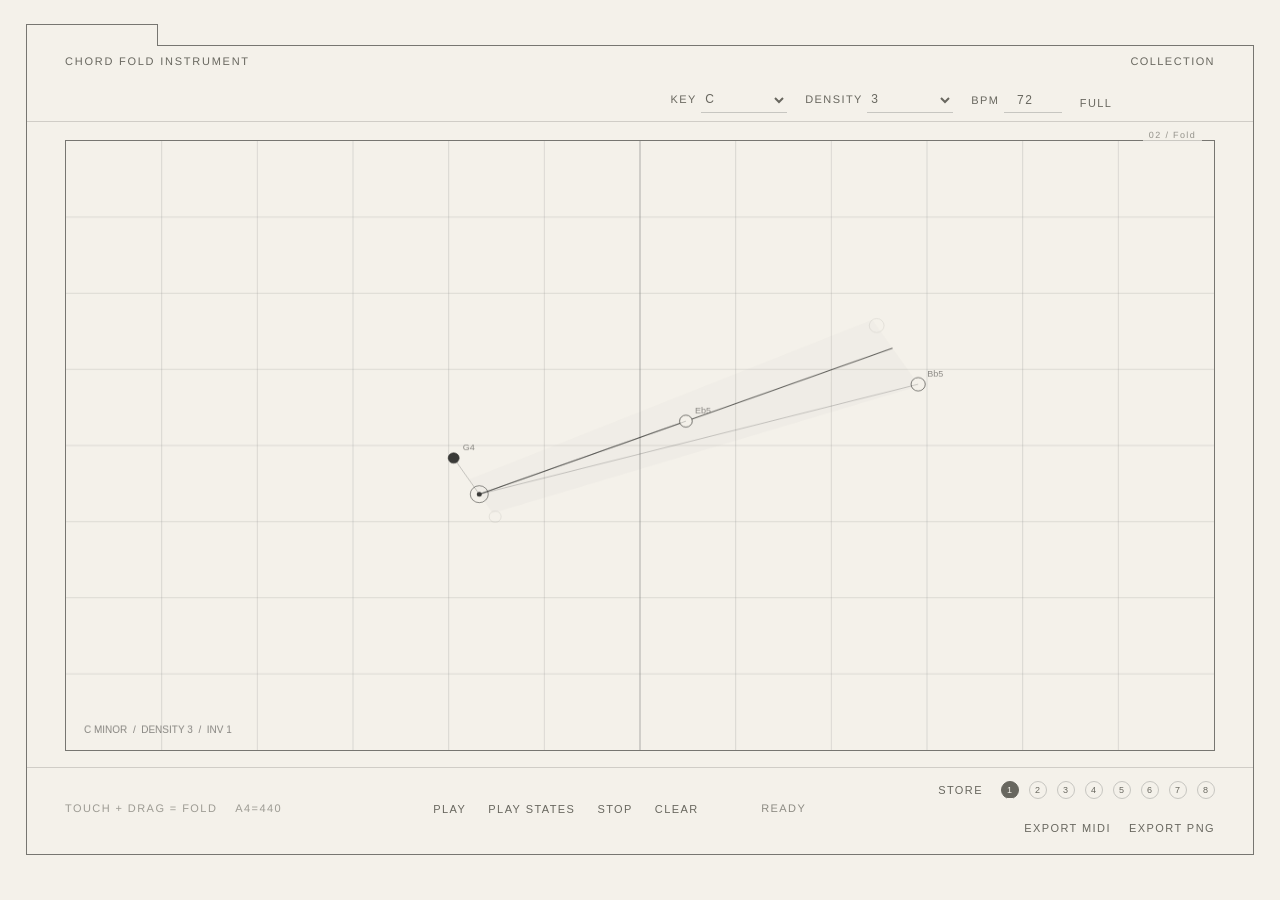
==== chord-fold-instrument.html @ 09fd9165 "Initial commit: eight browser-based notation instruments, one shared design system" ====
<!doctype html>
<html lang="en">
<head>
<meta charset="utf-8">
<link rel="icon" href="data:,">
<meta name="viewport" content="width=device-width,initial-scale=1">
<link rel="stylesheet" href="./assets/theme.css">
<title>Chord Fold Instrument</title>
<style>
:root{--lace:#F4F1EA;--stone:#C7C6C1;--edge:#777671;--charcoal:#68675F;--deep:#2E2E2A;--hair:rgba(104,103,99,.26);--ghost:rgba(104,103,99,.12)}
*{box-sizing:border-box}
html,body{margin:0;height:100%;overflow:hidden;background:var(--lace);color:var(--charcoal);font-family:"Helvetica Neue",Helvetica,Arial,sans-serif;font-weight:300;-webkit-font-smoothing:antialiased;text-rendering:geometricPrecision}
body{display:grid;place-items:center}
.shell{width:min(96vw,1520px);height:min(90vh,940px);min-height:660px;border:.5px solid var(--edge);background:var(--lace);display:grid;grid-template-rows:auto minmax(0,1fr) auto;position:relative}
.shell:before{content:"";position:absolute;left:-.5px;top:-22px;width:132px;height:22px;border:.5px solid var(--edge);border-bottom:0;background:var(--lace)}
.shell:fullscreen{width:100vw;height:100dvh;min-height:0;border:0}.shell:-webkit-full-screen{width:100vw;height:100vh;min-height:0;border:0}.shell:fullscreen:before,.shell:-webkit-full-screen:before{display:none}
.topbar{border-bottom:.5px solid var(--hair);display:grid;grid-template-columns:1fr auto;gap:18px;align-items:end;padding:10px clamp(18px,3vw,42px) 8px;font-size:11px;line-height:1.2;letter-spacing:.13em;text-transform:uppercase}
.brand{margin:0;font-size:11px;letter-spacing:.16em;text-transform:uppercase;font-weight:300;color:var(--charcoal)}
.right{display:flex;gap:18px;justify-content:flex-end;align-items:end;flex-wrap:wrap}
button,input,label,select{font-family:"Helvetica Neue",Helvetica,Arial,sans-serif;font-weight:300;color:var(--charcoal)}
button{appearance:none;border:0;background:transparent;padding:4px 0;font-size:11px;letter-spacing:.13em;text-transform:uppercase;cursor:pointer;color:var(--charcoal)}
button:hover,button.active{color:var(--deep);text-decoration:underline;text-underline-offset:5px}
select,input[type="number"]{border:0;border-bottom:.5px solid var(--stone);background:transparent;border-radius:0;outline:none;color:var(--charcoal);font-size:12px;padding:4px 0 5px;text-transform:uppercase;letter-spacing:.13em}
input[type="number"]{width:58px;text-align:center}select{width:86px}
.stage{min-height:0;padding:18px clamp(18px,3vw,42px) 16px;display:grid}
.instrument{min-width:0;min-height:0;border:.5px solid var(--edge);background:var(--lace);position:relative;display:grid;grid-template-rows:minmax(0,1fr)}
.instrument:before{content:"02 / Fold";position:absolute;top:-12px;right:12px;font-size:9px;letter-spacing:.15em;color:var(--charcoal);background:var(--lace);padding:0 6px;opacity:.68}
canvas{width:100%;height:100%;display:block;background:var(--lace);cursor:crosshair;touch-action:none}
.footer{border-top:.5px solid var(--hair);display:grid;grid-template-columns:1fr auto 1fr;gap:18px;align-items:center;padding:12px clamp(18px,3vw,42px) 16px;font-size:11px;letter-spacing:.13em;text-transform:uppercase}
.footerLeft,.footerRight{display:flex;gap:18px;align-items:center;flex-wrap:wrap}.footerLeft{justify-content:flex-start}.footerRight{justify-content:flex-end}
.transport{display:flex;gap:22px;align-items:center;justify-content:center;flex-wrap:wrap}.slots{display:flex;gap:10px;align-items:center}
.slot{min-width:18px;height:18px;border:.5px solid var(--stone);border-radius:50%;display:grid;place-items:center;font-size:9px;line-height:1;color:var(--charcoal);background:var(--lace);cursor:pointer}
.slot.filled{border-color:var(--charcoal)}.slot.active{background:var(--charcoal);color:var(--lace);border-color:var(--charcoal)}
.status{min-width:126px;text-align:center;opacity:.74}.hint{opacity:.62}
@media(max-width:960px){html,body{overflow:auto;height:auto;min-height:100%}body{display:block;padding:16px}.shell{width:100%;height:calc(100dvh - 32px);min-height:560px}.shell:before{display:none}.topbar{grid-template-columns:1fr;justify-items:start;padding:12px 18px;gap:10px}.right,.footerLeft,.footerRight,.transport{justify-content:flex-start}.footer{grid-template-columns:1fr;justify-items:start;padding:14px 18px 18px}}
@media(max-width:560px){body{padding:0}.shell{border-left:0;border-right:0;height:100dvh}.stage{padding:28px 16px 16px}}
</style>
</head>
<body>
<div class="shell" id="shell" aria-label="Chord Fold Instrument">
  <div class="topbar">
    <div><div class="brand">CHORD FOLD INSTRUMENT</div></div>
      <a href="./index.html" style="text-decoration:none;font-size:11px;letter-spacing:.13em;color:var(--charcoal)">COLLECTION</a>
    <div class="right">
      <label>KEY <select id="key"><option>C</option><option>C#</option><option>D</option><option>Eb</option><option>E</option><option>F</option><option>F#</option><option>G</option><option>Ab</option><option>A</option><option>Bb</option><option>B</option></select></label>
      <label>DENSITY <select id="density"><option value="2">2</option><option value="3" selected>3</option><option value="4">4</option><option value="5">5</option></select></label>
      <label>BPM <input id="bpm" type="number" value="72" min="20" max="240"></label>
      <button id="full" type="button">FULL</button>
    </div>
  </div>
  <main class="stage"><section class="instrument"><canvas id="fold" aria-label="Playable harmonic fold surface"></canvas></section></main>
  <div class="footer">
    <div class="footerLeft"><span class="hint">TOUCH + DRAG = FOLD</span><span class="hint">A4=440</span></div>
    <div class="transport"><button id="play">PLAY</button><button id="playStates">PLAY STATES</button><button id="stop">STOP</button><button id="clear">CLEAR</button><span id="status" class="status">READY</span></div>
    <div class="footerRight"><button id="store">STORE</button><div class="slots" id="slots"></div><button id="exportMidi">EXPORT MIDI</button><button id="exportPng">EXPORT PNG</button></div>
  </div>
</div>
<script>
(() => {
  const canvas = document.getElementById('fold');
  const ctx = canvas.getContext('2d', { alpha:false });
  const shell = document.getElementById('shell');
  const keyEl = document.getElementById('key');
  const densityEl = document.getElementById('density');
  const bpmEl = document.getElementById('bpm');
  const statusEl = document.getElementById('status');
  const slotsEl = document.getElementById('slots');
  const playBtn = document.getElementById('play');
  const playStatesBtn = document.getElementById('playStates');
  const stopBtn = document.getElementById('stop');
  const clearBtn = document.getElementById('clear');
  const storeBtn = document.getElementById('store');
  const exportMidiBtn = document.getElementById('exportMidi');
  const exportPngBtn = document.getElementById('exportPng');
  const fullBtn = document.getElementById('full');

  const LACE = '#F4F1EA', STONE = '#C7C6C1', INK = '#686763', DEEP = '#3A3A37';
  const keyMap = {"C":0,"C#":1,"D":2,"Eb":3,"E":4,"F":5,"F#":6,"G":7,"Ab":8,"A":9,"Bb":10,"B":11};
  const minor = [0,2,3,5,7,8,10];
  const names = ['C','C#','D','Eb','E','F','F#','G','Ab','A','Bb','B'];
  const A4_HZ = 440, A4_MIDI = 69;
  let W = 1, H = 1, dpr = 1, AC = null, master = null;
  let anchor = {x:.36,y:.58}, pointer = {x:.72,y:.34}, dragging = false;
  let currentState = null, lastAudition = 0, selectedSlot = 0, seqTimer = null, seqIndex = 0;
  const snapshots = new Array(8).fill(null);

  function audio(){
    if(!AC){
      AC = new (window.AudioContext || window.webkitAudioContext)();
      master = AC.createGain();
      master.gain.value = 0.22;
      const comp = AC.createDynamicsCompressor();
      comp.threshold.value = -18;
      comp.ratio.value = 4;
      master.connect(comp).connect(AC.destination);
    }
    return AC;
  }
  function midiToHz(midi){ return A4_HZ * Math.pow(2, (midi - A4_MIDI) / 12); }
  function clamp(v,a,b){ return Math.max(a, Math.min(b, v)); }
  function currentRoot(){ return keyMap[keyEl.value] || 0; }
  function scalePitches(min=24,max=108){
    const root = currentRoot(), out = [];
    for(let o=-2;o<10;o++){
      for(const n of minor){
        const m = root + n + o*12;
        if(m>=min && m<=max) out.push(m);
      }
    }
    return out.sort((a,b)=>a-b);
  }
  function quantize(midi){
    const pitches = scalePitches(24,108);
    let best = pitches[0], bd = Infinity;
    for(const m of pitches){
      const d = Math.abs(midi-m);
      if(d<bd){ bd=d; best=m; }
    }
    return best;
  }
  function byScaleStep(baseMidi, steps){
    const pitches = scalePitches(24,108);
    const base = quantize(baseMidi);
    let idx = 0, bd = Infinity;
    pitches.forEach((m,i)=>{
      const d = Math.abs(m-base);
      if(d<bd){ bd=d; idx=i; }
    });
    return pitches[clamp(idx+steps, 0, pitches.length-1)];
  }
  function noteName(midi){
    const pc = ((Math.round(midi)%12)+12)%12;
    const oct = Math.floor(Math.round(midi)/12)-1;
    return names[pc] + oct;
  }
  function resize(){
    const r = canvas.getBoundingClientRect();
    dpr = Math.max(1, window.devicePixelRatio || 1);
    W = Math.max(1, Math.floor(r.width));
    H = Math.max(1, Math.floor(r.height));
    canvas.width = Math.floor(W*dpr);
    canvas.height = Math.floor(H*dpr);
    ctx.setTransform(dpr,0,0,dpr,0,0);
  }
  function pos(e){
    const r = canvas.getBoundingClientRect();
    return {x:clamp((e.clientX-r.left)/r.width,0,1), y:clamp((e.clientY-r.top)/r.height,0,1)};
  }
  function rootMidiFromAnchor(a){
    const degree = clamp(Math.floor(a.x * minor.length), 0, minor.length-1);
    const octave = 3 + Math.floor((1-a.y) * 3.01);
    return quantize((octave+1)*12 + currentRoot() + minor[degree]);
  }
  function computeState(a=anchor, p=pointer){
    const dx = p.x-a.x, dy = p.y-a.y;
    const dist = clamp(Math.sqrt(dx*dx + dy*dy), .02, 1.2);
    const spread = clamp(dist*1.55, 0, 1);
    const tension = clamp(Math.abs(p.x-.5)*1.35 + Math.abs(p.y-.5)*.7, 0, 1);
    const angle = Math.atan2(dy, dx);
    const inversion = clamp(Math.round((a.y-p.y)*4), -2, 2);
    const density = parseInt(densityEl.value, 10) || 3;
    const rootMidi = rootMidiFromAnchor(a);
    const sets = {2:[0,4],3:[0,2,4],4:[0,2,4,6],5:[0,2,4,6,8]};
    let tones = sets[density].map(step => byScaleStep(rootMidi, step));

    tones = tones.map((m,i)=>{
      let extra = 0;
      if(spread>.38 && i>=2) extra += 12;
      if(spread>.68 && i>=3) extra += 12;
      if(tension>.78 && i===tones.length-1) extra += 12;
      return clamp(m + extra, 24, 108);
    });

    if(inversion>0){
      for(let i=0;i<inversion;i++){ tones.sort((a,b)=>a-b); tones[0] += 12; }
    } else if(inversion<0){
      for(let i=0;i<Math.abs(inversion);i++){ tones.sort((a,b)=>a-b); tones[tones.length-1] -= 12; }
    }
    tones = tones.map(quantize).sort((a,b)=>a-b);
    return {key:keyEl.value,scale:'minor',density,rootMidi,tones,angle,spread,tension,inversion,anchor:{x:a.x,y:a.y},pointer:{x:p.x,y:p.y},createdAt:Date.now()};
  }
  function stateGeometry(state){
    const a = state.anchor, p = state.pointer;
    let vx = p.x-a.x, vy = p.y-a.y;
    let len = Math.sqrt(vx*vx + vy*vy);
    if(len < .001){ vx = .32; vy = -.18; len = Math.sqrt(vx*vx+vy*vy); }
    const ux = vx/len, uy = vy/len, nx = -uy, ny = ux;
    const foldLen = clamp(len, .16, .9);
    const cx = a.x*W, cy = a.y*H;
    const x2 = (a.x + ux*foldLen)*W, y2 = (a.y + uy*foldLen)*H;
    const nodes = state.tones.map((m,i)=>{
      const t = state.tones.length===1 ? 0 : i/(state.tones.length-1);
      const center = (t-.5);
      const normal = center * (32 + state.spread*90);
      const along = t * foldLen;
      return {midi:m,x:(a.x + ux*along)*W + nx*normal,y:(a.y + uy*along)*H + ny*normal,ghostX:(a.x + ux*along)*W - nx*normal*.62,ghostY:(a.y + uy*along)*H - ny*normal*.62};
    });
    return {x1:cx,y1:cy,x2,y2,nodes,nx,ny,ux,uy};
  }
  function drawGrid(){
    ctx.fillStyle = LACE; ctx.fillRect(0,0,W,H);
    ctx.strokeStyle = '#959491'; ctx.globalAlpha = .55; ctx.lineWidth = .5;
    for(let i=1;i<12;i++){ const x=W*i/12; ctx.beginPath(); ctx.moveTo(x,0); ctx.lineTo(x,H); ctx.stroke(); }
    for(let i=1;i<8;i++){ const y=H*i/8; ctx.beginPath(); ctx.moveTo(0,y); ctx.lineTo(W,y); ctx.stroke(); }
    ctx.globalAlpha = 1;
    ctx.strokeStyle = 'rgba(104,103,99,.34)'; ctx.lineWidth = .75;
    ctx.beginPath(); ctx.moveTo(W*.5,0); ctx.lineTo(W*.5,H); ctx.stroke();
    ctx.fillStyle = 'rgba(104,103,99,.05)'; ctx.fillRect(W*.5-1,0,2,H);
  }
  function drawState(state){
    if(!state) return;
    const g = stateGeometry(state);
    ctx.save(); ctx.globalAlpha = .75;
    ctx.fillStyle = 'rgba(104,103,99,.045)';
    ctx.beginPath(); ctx.moveTo(g.x1,g.y1); ctx.lineTo(g.x2,g.y2); ctx.lineTo(g.x2 + g.nx*72*state.spread, g.y2 + g.ny*72*state.spread); ctx.lineTo(g.x1 + g.nx*36*state.spread, g.y1 + g.ny*36*state.spread); ctx.closePath(); ctx.fill();
    ctx.fillStyle = 'rgba(104,103,99,.032)';
    ctx.beginPath(); ctx.moveTo(g.x1,g.y1); ctx.lineTo(g.x2,g.y2); ctx.lineTo(g.x2 - g.nx*54*state.spread, g.y2 - g.ny*54*state.spread); ctx.lineTo(g.x1 - g.nx*28*state.spread, g.y1 - g.ny*28*state.spread); ctx.closePath(); ctx.fill();
    ctx.restore();

    ctx.strokeStyle = 'rgba(58,58,55,.78)'; ctx.lineWidth = 1.1;
    ctx.beginPath(); ctx.moveTo(g.x1,g.y1); ctx.lineTo(g.x2,g.y2); ctx.stroke();

    ctx.strokeStyle = 'rgba(58,58,55,.72)'; ctx.lineWidth = .8;
    ctx.beginPath(); ctx.arc(g.x1,g.y1,9,0,Math.PI*2); ctx.stroke();
    ctx.fillStyle = DEEP; ctx.beginPath(); ctx.arc(g.x1,g.y1,2.5,0,Math.PI*2); ctx.fill();

    g.nodes.forEach((n,i)=>{ ctx.strokeStyle = 'rgba(104,103,99,.20)'; ctx.lineWidth = .6; ctx.beginPath(); ctx.arc(n.ghostX,n.ghostY,6+i*.7,0,Math.PI*2); ctx.stroke(); });

    g.nodes.forEach((n,i)=>{
      const r = 5.5 + i*.8;
      ctx.strokeStyle = 'rgba(58,58,55,.82)'; ctx.fillStyle = i===0 ? DEEP : LACE; ctx.lineWidth = .8;
      ctx.beginPath(); ctx.arc(n.x,n.y,r,0,Math.PI*2); ctx.fill(); ctx.stroke();
      ctx.strokeStyle = 'rgba(58,58,55,.32)'; ctx.beginPath(); ctx.moveTo(g.x1,g.y1); ctx.lineTo(n.x,n.y); ctx.stroke();
      ctx.fillStyle = 'rgba(104,103,99,.76)'; ctx.font = '9px "Helvetica Neue", Arial, sans-serif'; ctx.fillText(noteName(n.midi), n.x+9, n.y-8);
    });

    const readout = `${state.key} MINOR  /  DENSITY ${state.density}  /  INV ${state.inversion}`;
    ctx.fillStyle = 'rgba(104,103,99,.78)'; ctx.font = '10px "Helvetica Neue", Arial, sans-serif'; ctx.fillText(readout, 18, H-18);
  }
  function drawSnapshots(){
    snapshots.forEach((s,i)=>{
      if(!s) return;
      const g = stateGeometry(s);
      ctx.save(); ctx.globalAlpha = .22; ctx.strokeStyle = DEEP; ctx.lineWidth = .7;
      ctx.beginPath(); ctx.moveTo(g.x1,g.y1); ctx.lineTo(g.x2,g.y2); ctx.stroke();
      g.nodes.forEach(n=>{ ctx.beginPath(); ctx.arc(n.x,n.y,3,0,Math.PI*2); ctx.stroke(); });
      ctx.restore();
    });
  }
  function draw(){ drawGrid(); drawSnapshots(); drawState(currentState); requestAnimationFrame(draw); }
  function playChord(state=currentState, dur=1.35){
    if(!state) return;
    const ac = audio(); if(ac.state === 'suspended') ac.resume();
    const now = ac.currentTime, g = stateGeometry(state);
    state.tones.forEach((midi,i)=>{
      const osc = ac.createOscillator(), osc2 = ac.createOscillator(), gain = ac.createGain(), pan = ac.createStereoPanner();
      const f = midiToHz(midi), xNorm = clamp((g.nodes[i]?.x || W*.5)/W,0,1), vel = .72 - i*.035 + state.tension*.08;
      osc.type = 'sine'; osc2.type = 'triangle';
      osc.frequency.setValueAtTime(f, now); osc2.frequency.setValueAtTime(f * Math.pow(2, (3+i*2)/1200), now);
      pan.pan.value = (xNorm*2-1) * (.18 + state.spread*.52);
      gain.gain.setValueAtTime(.0001, now);
      gain.gain.linearRampToValueAtTime(.05*vel, now + .035 + i*.008);
      gain.gain.linearRampToValueAtTime(.038*vel, now + dur*.62);
      gain.gain.exponentialRampToValueAtTime(.0001, now + dur);
      osc.connect(gain); osc2.connect(gain); gain.connect(pan).connect(master);
      osc.start(now + i*.006); osc2.start(now + i*.006); osc.stop(now + dur + .05); osc2.stop(now + dur + .05);
    });
    status(`PLAY ${state.tones.map(noteName).join(' ')}`);
  }
  function status(text){ statusEl.textContent = text; }
  function storeSelected(){
    if(!currentState) return;
    snapshots[selectedSlot] = JSON.parse(JSON.stringify(currentState));
    renderSlots(); status(`STORED ${selectedSlot+1}`);
  }
  function recallSlot(i){
    selectedSlot = i;
    if(snapshots[i]){
      currentState = JSON.parse(JSON.stringify(snapshots[i]));
      anchor = {...currentState.anchor}; pointer = {...currentState.pointer}; keyEl.value = currentState.key; densityEl.value = String(currentState.density);
      playChord(currentState,.9); status(`RECALL ${i+1}`);
    } else if(currentState){ snapshots[i] = JSON.parse(JSON.stringify(currentState)); status(`STORED ${i+1}`); }
    renderSlots();
  }
  function renderSlots(){
    slotsEl.innerHTML = '';
    snapshots.forEach((s,i)=>{
      const b = document.createElement('button');
      b.type = 'button'; b.className = 'slot' + (s ? ' filled' : '') + (i===selectedSlot ? ' active' : ''); b.textContent = String(i+1);
      b.title = s ? `Recall state ${i+1}` : `Store current state ${i+1}`;
      b.addEventListener('click',()=>recallSlot(i)); slotsEl.appendChild(b);
    });
  }
  function playSequence(){
    const states = snapshots.filter(Boolean);
    if(states.length === 0){ playChord(currentState); return; }
    stopSequence();
    const bpm = parseFloat(bpmEl.value) || 72, interval = 60000 / bpm;
    seqIndex = 0;
    const tick = () => {
      const statesNow = snapshots.filter(Boolean);
      if(statesNow.length === 0){ stopSequence(); return; }
      const s = statesNow[seqIndex % statesNow.length];
      currentState = JSON.parse(JSON.stringify(s)); anchor = {...currentState.anchor}; pointer = {...currentState.pointer};
      playChord(currentState, Math.max(.65, interval/1000*.9));
      seqIndex++; seqTimer = setTimeout(tick, interval);
    };
    tick(); playStatesBtn.classList.add('active');
  }
  function stopSequence(){ if(seqTimer) clearTimeout(seqTimer); seqTimer = null; playStatesBtn.classList.remove('active'); status('STOP'); }
  function clearAll(){ stopSequence(); currentState = null; snapshots.fill(null); anchor = {x:.36,y:.58}; pointer = {x:.72,y:.34}; renderSlots(); status('CLEAR'); }
  function updateFromPointer(p, audition=false){
    pointer = p; currentState = computeState(anchor, pointer);
    if(audition){
      const now = performance.now();
      if(now - lastAudition > 180){ playChord(currentState, .75); lastAudition = now; }
    }
  }
  canvas.addEventListener('pointerdown', e => { dragging = true; canvas.setPointerCapture(e.pointerId); anchor = pos(e); pointer = {x:clamp(anchor.x+.22,0,1), y:clamp(anchor.y-.16,0,1)}; currentState = computeState(anchor, pointer); playChord(currentState, .85); });
  canvas.addEventListener('pointermove', e => { if(!dragging) return; updateFromPointer(pos(e), true); });
  canvas.addEventListener('pointerup', e => { if(dragging){ updateFromPointer(pos(e), false); playChord(currentState, 1.25); } dragging = false; });
  canvas.addEventListener('pointercancel', () => { dragging = false; });

  playBtn.addEventListener('click', () => playChord(currentState || computeState()));
  playStatesBtn.addEventListener('click', () => { if(seqTimer) stopSequence(); else playSequence(); });
  stopBtn.addEventListener('click', stopSequence);
  clearBtn.addEventListener('click', clearAll);
  storeBtn.addEventListener('click', storeSelected);
  fullBtn.addEventListener('click', () => {
    if(!document.fullscreenElement && !document.webkitFullscreenElement){ (shell.requestFullscreen || shell.webkitRequestFullscreen).call(shell); fullBtn.textContent = 'EXIT'; }
    else { (document.exitFullscreen || document.webkitExitFullscreen).call(document); fullBtn.textContent = 'FULL'; }
  });
  document.addEventListener('fullscreenchange',()=>{ fullBtn.textContent = document.fullscreenElement ? 'EXIT' : 'FULL'; });
  keyEl.addEventListener('change',()=>{ currentState = computeState(anchor,pointer); playChord(currentState,.9); });
  densityEl.addEventListener('change',()=>{ currentState = computeState(anchor,pointer); playChord(currentState,.9); });

  function writeU32(n){ return [(n>>>24)&255,(n>>>16)&255,(n>>>8)&255,n&255]; }
  function writeU16(n){ return [(n>>>8)&255,n&255]; }
  function vlq(n){ let bytes = [n & 0x7f]; n >>= 7; while(n > 0){ bytes.unshift((n & 0x7f) | 0x80); n >>= 7; } return bytes; }
  function midiBytesForStates(states){
    const ppq = 480, bpm = clamp(parseFloat(bpmEl.value)||72, 20, 240), tempo = Math.round(60000000 / bpm), track = [];
    function push(...arr){ track.push(...arr); }
    push(0x00,0xff,0x03,0x0a, ...Array.from(new TextEncoder().encode('CHORD FOLD')));
    push(0x00,0xff,0x51,0x03, (tempo>>16)&255, (tempo>>8)&255, tempo&255);
    states.forEach((s,idx)=>{
      const vel = 78;
      s.tones.forEach((m,i)=>{ push(...vlq(i===0 && idx===0 ? 0 : 0), 0x90, clamp(Math.round(m),0,127), vel); });
      s.tones.forEach((m,i)=>{ push(...vlq(i===0 ? ppq : 0), 0x80, clamp(Math.round(m),0,127), 0x40); });
    });
    push(0x00,0xff,0x2f,0x00);
    return new Uint8Array([0x4d,0x54,0x68,0x64, ...writeU32(6), ...writeU16(0), ...writeU16(1), ...writeU16(ppq), 0x4d,0x54,0x72,0x6b, ...writeU32(track.length), ...track]);
  }
  function downloadBlob(blob, filename){
    const a = document.createElement('a'); a.href = URL.createObjectURL(blob); a.download = filename; document.body.appendChild(a); a.click();
    setTimeout(()=>{ URL.revokeObjectURL(a.href); a.remove(); }, 800);
  }
  exportMidiBtn.addEventListener('click',()=>{
    const states = snapshots.filter(Boolean), out = states.length ? states : [currentState || computeState()];
    downloadBlob(new Blob([midiBytesForStates(out)], {type:'audio/midi'}), 'chord_fold_progression.mid'); status('MIDI EXPORTED');
  });
  exportPngBtn.addEventListener('click',()=>{ canvas.toBlob(blob => { if(blob) downloadBlob(blob, 'chord_fold_score.png'); }, 'image/png'); status('PNG EXPORTED'); });

  addEventListener('resize', resize);
  resize(); currentState = computeState(anchor,pointer); renderSlots(); draw();
})();
</script>
</body>
</html>
---- assets/theme.css ----
/*
  Shared visual system for this collection.
  One quiet, editorial language across every tool: warm paper ground,
  hairline rule work, uppercase micro-type, and a single soft two-tone
  accent used sparingly to mark where one field gives way to another.

  Import with: <link rel="stylesheet" href="./assets/theme.css">
  Every page may still carry a small <style> block of its own for
  layout that is specific to that one tool — this file only defines
  tokens and the handful of components repeated across tools.
*/

:root{
  /* ground */
  --paper:      #F4F1EA;
  --paper-deep: #EAE5DA;
  --paper-lift: #FFFDF8;

  /* line + ink */
  --stone:      #C7C6C1;
  --ink:        #68675F;
  --ink-strong: #2E2E2A;
  --hair:       rgba(46,46,42,.16);
  --ghost:      rgba(46,46,42,.06);

  /* one soft accent pair, used only for the convergence bar,
     focus states, and small emphasis — never for large fills */
  --accent-a:   #AEC0BC;
  --accent-b:   #D8C3AE;

  --radius:     14px;
  --radius-sm:  10px;
  --font:       "Helvetica Neue", Helvetica, Arial, sans-serif;
  --mono:       ui-monospace, SFMono-Regular, Menlo, Consolas, monospace;
}

*, *:before, *:after{ box-sizing: border-box; }

html, body{
  margin: 0;
  background: var(--paper);
  color: var(--ink);
  font-family: var(--font);
  font-weight: 300;
  -webkit-font-smoothing: antialiased;
  text-rendering: geometricPrecision;
}

body{ line-height: 1.5; }

a{ color: var(--ink-strong); }

/* ---------- type ---------- */

.eyebrow, .title, h1.title{
  margin: 0;
  font-weight: 300;
  letter-spacing: .18em;
  text-transform: uppercase;
  color: var(--ink-strong);
}

h1.title{ font-size: 14px; }

.sub{
  margin-top: 6px;
  font-size: 11px;
  letter-spacing: .08em;
  line-height: 1.65;
  opacity: .72;
}

.lede{
  font-size: 15px;
  font-weight: 300;
  line-height: 1.6;
  color: var(--ink-strong);
  opacity: .85;
}

/* ---------- the convergence bar ----------
   a thin two-tone gradient rule — the one recurring mark of the set */

.converge-bar{
  height: 3px;
  border-radius: 999px;
  background: linear-gradient(90deg, var(--accent-a), var(--accent-b));
  margin: 10px 0 18px;
}

/* ---------- buttons + controls ---------- */

button, select, input{
  font-family: var(--font);
  font-weight: 300;
  color: var(--ink-strong);
}

.textBtn, .iconBtn{
  appearance: none;
  border: 0;
  background: transparent;
  padding: 4px 0;
  font-size: 11px;
  letter-spacing: .13em;
  text-transform: uppercase;
  cursor: pointer;
  color: var(--ink);
}
.textBtn:hover, .iconBtn:hover,
.textBtn.active, .iconBtn.active{
  color: var(--ink-strong);
  text-decoration: underline;
  text-underline-offset: 5px;
}

.btn{
  display: inline-block;
  text-decoration: none;
  padding: 10px 14px;
  border-radius: var(--radius-sm);
  border: 1px solid var(--ink-strong);
  color: var(--ink-strong);
  background: var(--paper-lift);
  font-size: 12px;
  letter-spacing: .06em;
  text-transform: uppercase;
  cursor: pointer;
}
.btn.primary{ background: var(--ink-strong); color: var(--paper); }
.btn:hover{ opacity: .85; }

.control{ display: grid; gap: 6px; min-width: 92px; }
.control label{
  font-size: 9px;
  text-transform: uppercase;
  letter-spacing: .15em;
  opacity: .68;
}
.control select, .control input[type=number]{
  border: 0;
  border-bottom: .5px solid var(--stone);
  background: transparent;
  border-radius: 0;
  padding: 4px 0;
  font-size: 12px;
  outline: none;
}

.range{
  -webkit-appearance: none; appearance: none;
  width: 108px; height: 14px;
  background: transparent; cursor: pointer; vertical-align: middle;
}
.range::-webkit-slider-runnable-track{ height: 2px; background: var(--stone); border-radius: 999px; }
.range::-webkit-slider-thumb{
  -webkit-appearance: none; appearance: none;
  width: 12px; height: 12px; border-radius: 50%;
  background: var(--ink-strong); margin-top: -5px;
}
.range::-moz-range-track{ height: 2px; background: var(--stone); border-radius: 999px; }
.range::-moz-range-thumb{ width: 12px; height: 12px; border: 0; border-radius: 50%; background: var(--ink-strong); }

/* ---------- surfaces ---------- */

.panel, .card{
  background: var(--paper-lift);
  border: 1px solid var(--stone);
  border-radius: var(--radius);
  padding: 16px;
}

.badge, .pill{
  display: inline-block;
  border: 1px solid var(--ink-strong);
  padding: 2px 8px;
  border-radius: 999px;
  font-size: 11px;
  letter-spacing: .04em;
}

.log{
  max-height: 160px;
  overflow: auto;
  border: 1px solid var(--stone);
  border-radius: var(--radius-sm);
  padding: 8px;
  background: var(--paper-lift);
  font-family: var(--mono);
  font-size: 12px;
}

/* ---------- landing grid ---------- */

.wrap{ max-width: 1080px; margin: 0 auto; padding: 22px; }
.grid{
  display: grid;
  grid-template-columns: repeat(auto-fit, minmax(260px, 1fr));
  gap: 14px;
}

footer.meta{
  margin-top: 14px;
  color: var(--ink);
  font-size: 12px;
  opacity: .8;
}

.hair{ border: 0; border-top: 1px solid var(--hair); margin: 18px 0; }
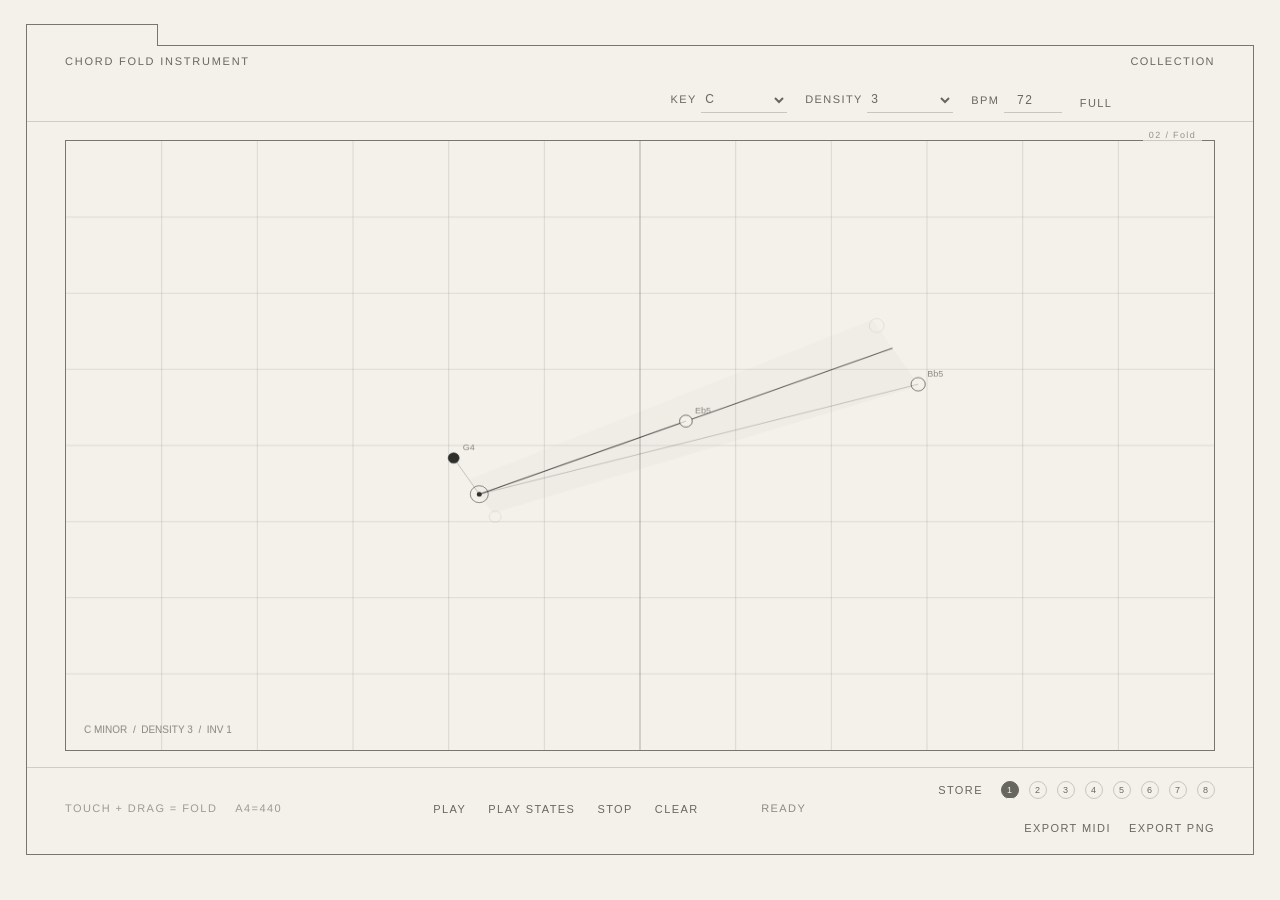
==== commit d59f50e7: "Clean pass: drop unused token, tighten docs" ====
--- a/chord-fold-instrument.html
+++ b/chord-fold-instrument.html
@@ -7,7 +7,7 @@
 <link rel="stylesheet" href="./assets/theme.css">
 <title>Chord Fold Instrument</title>
 <style>
-:root{--lace:#F4F1EA;--stone:#C7C6C1;--edge:#777671;--charcoal:#68675F;--deep:#2E2E2A;--hair:rgba(104,103,99,.26);--ghost:rgba(104,103,99,.12)}
+:root{--lace:#F4F1EA;--stone:#C7C6C1;--edge:#777671;--charcoal:#68675F;--deep:#2E2E2A;--hair:rgba(104,103,99,.26)}
 *{box-sizing:border-box}
 html,body{margin:0;height:100%;overflow:hidden;background:var(--lace);color:var(--charcoal);font-family:"Helvetica Neue",Helvetica,Arial,sans-serif;font-weight:300;-webkit-font-smoothing:antialiased;text-rendering:geometricPrecision}
 body{display:grid;place-items:center}
@@ -74,7 +74,7 @@
   const exportPngBtn = document.getElementById('exportPng');
   const fullBtn = document.getElementById('full');
 
-  const LACE = '#F4F1EA', STONE = '#C7C6C1', INK = '#686763', DEEP = '#3A3A37';
+  const LACE = '#F4F1EA', DEEP = '#2E2E2A';
   const keyMap = {"C":0,"C#":1,"D":2,"Eb":3,"E":4,"F":5,"F#":6,"G":7,"Ab":8,"A":9,"Bb":10,"B":11};
   const minor = [0,2,3,5,7,8,10];
   const names = ['C','C#','D','Eb','E','F','F#','G','Ab','A','Bb','B'];
--- a/assets/theme.css
+++ b/assets/theme.css
@@ -21,7 +21,6 @@
   --ink:        #68675F;
   --ink-strong: #2E2E2A;
   --hair:       rgba(46,46,42,.16);
-  --ghost:      rgba(46,46,42,.06);
 
   /* one soft accent pair, used only for the convergence bar,
      focus states, and small emphasis — never for large fills */
